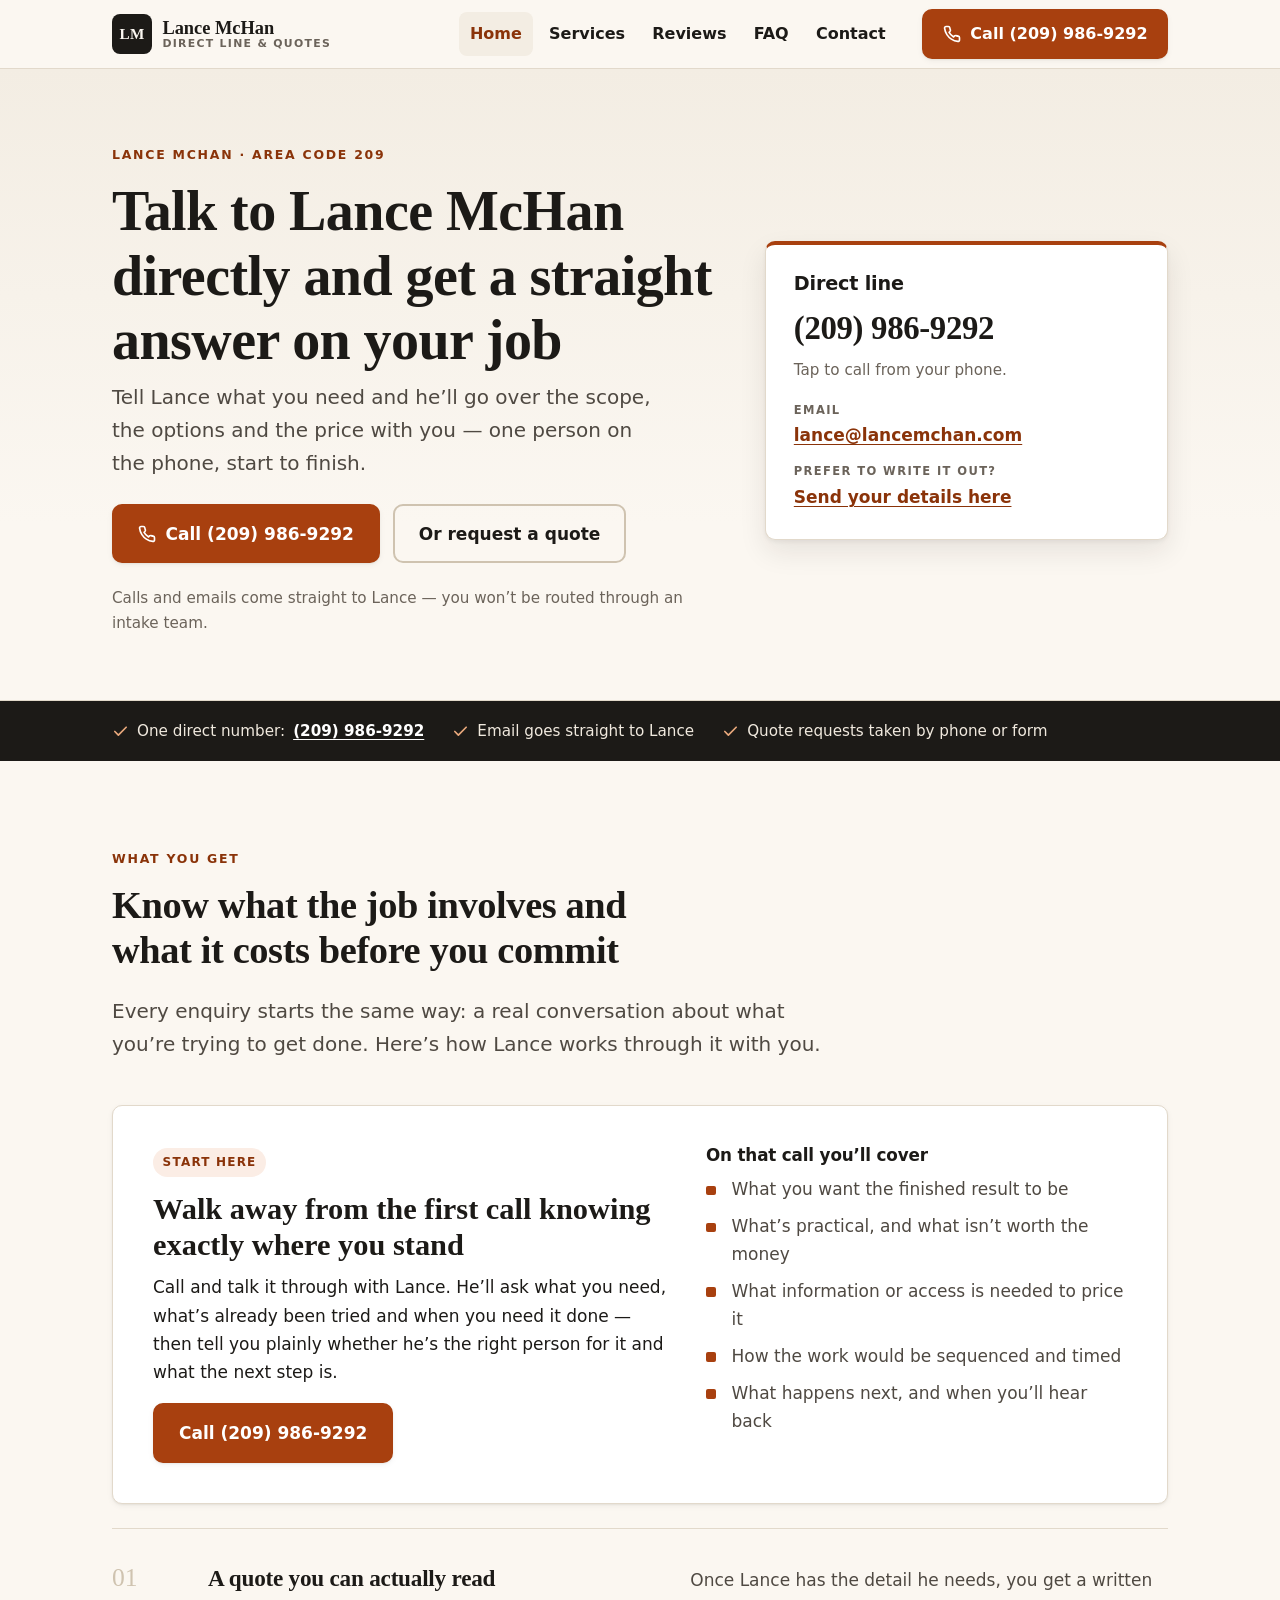
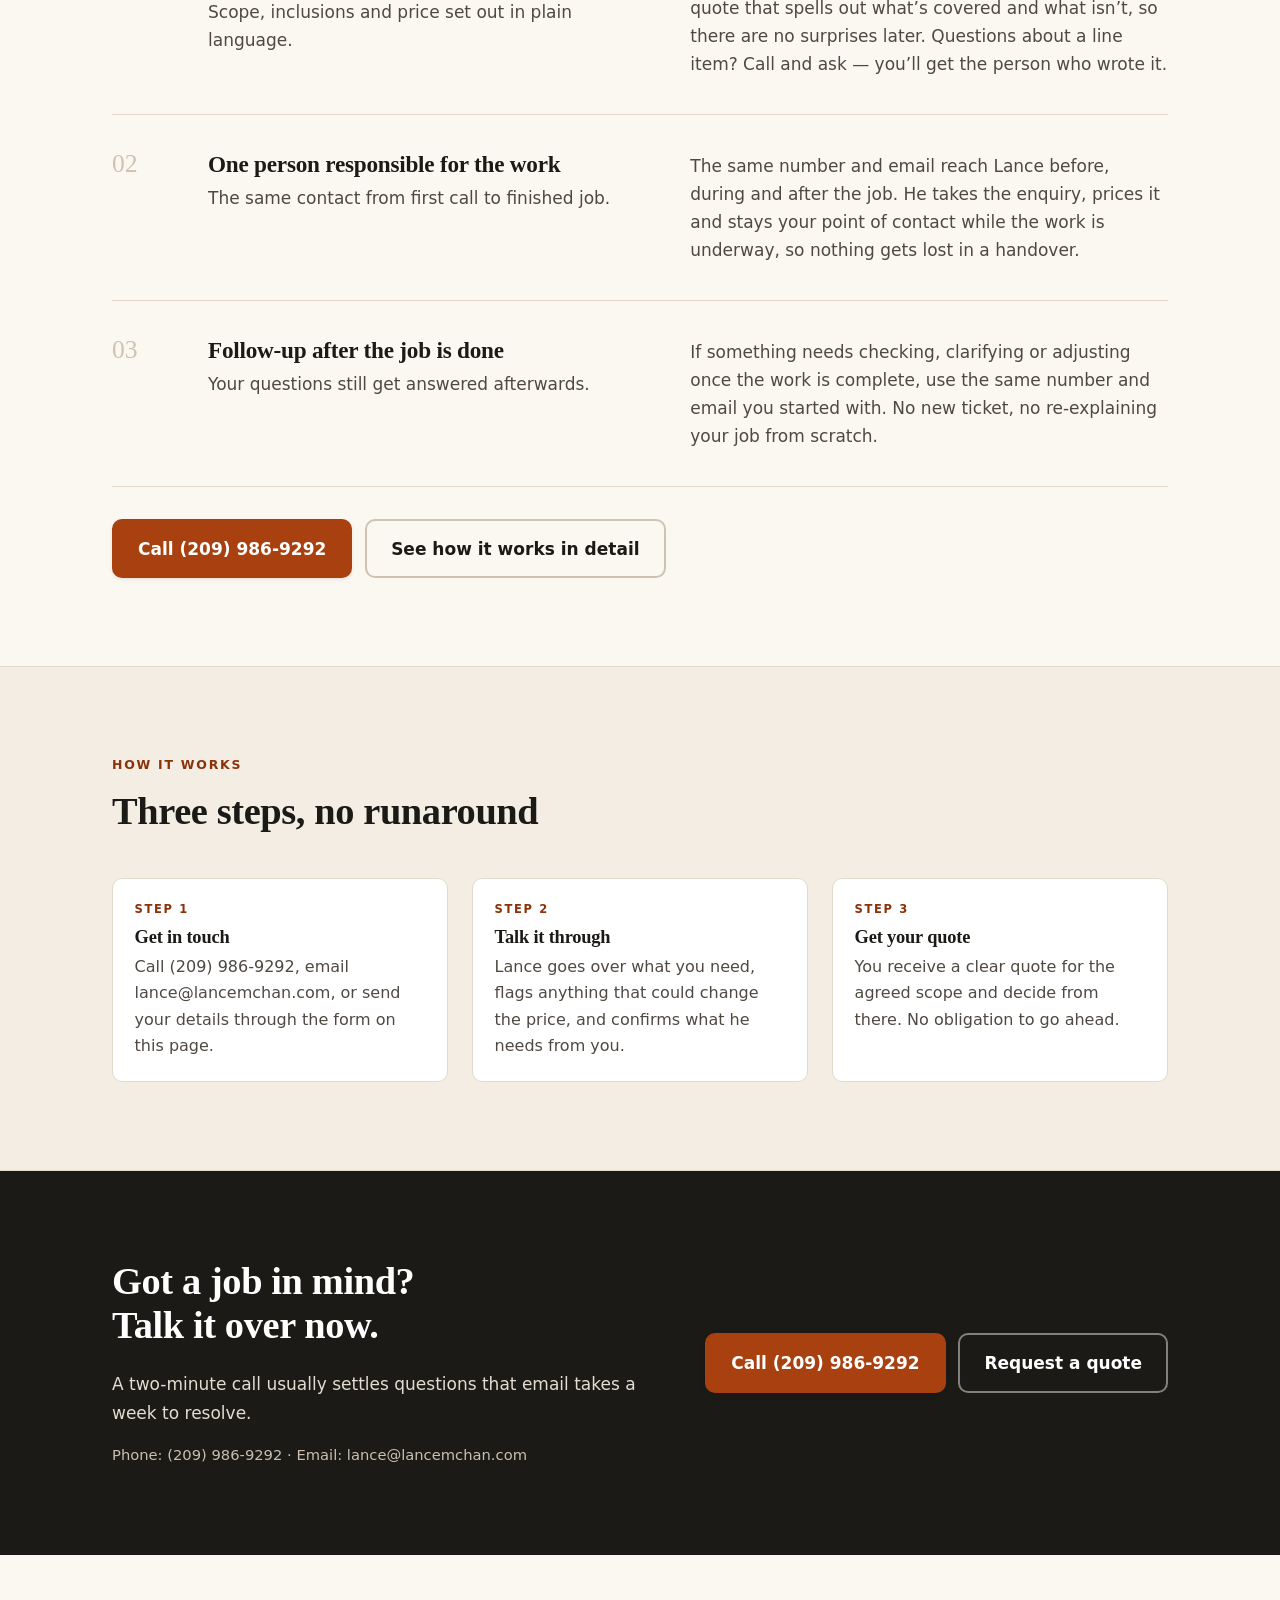
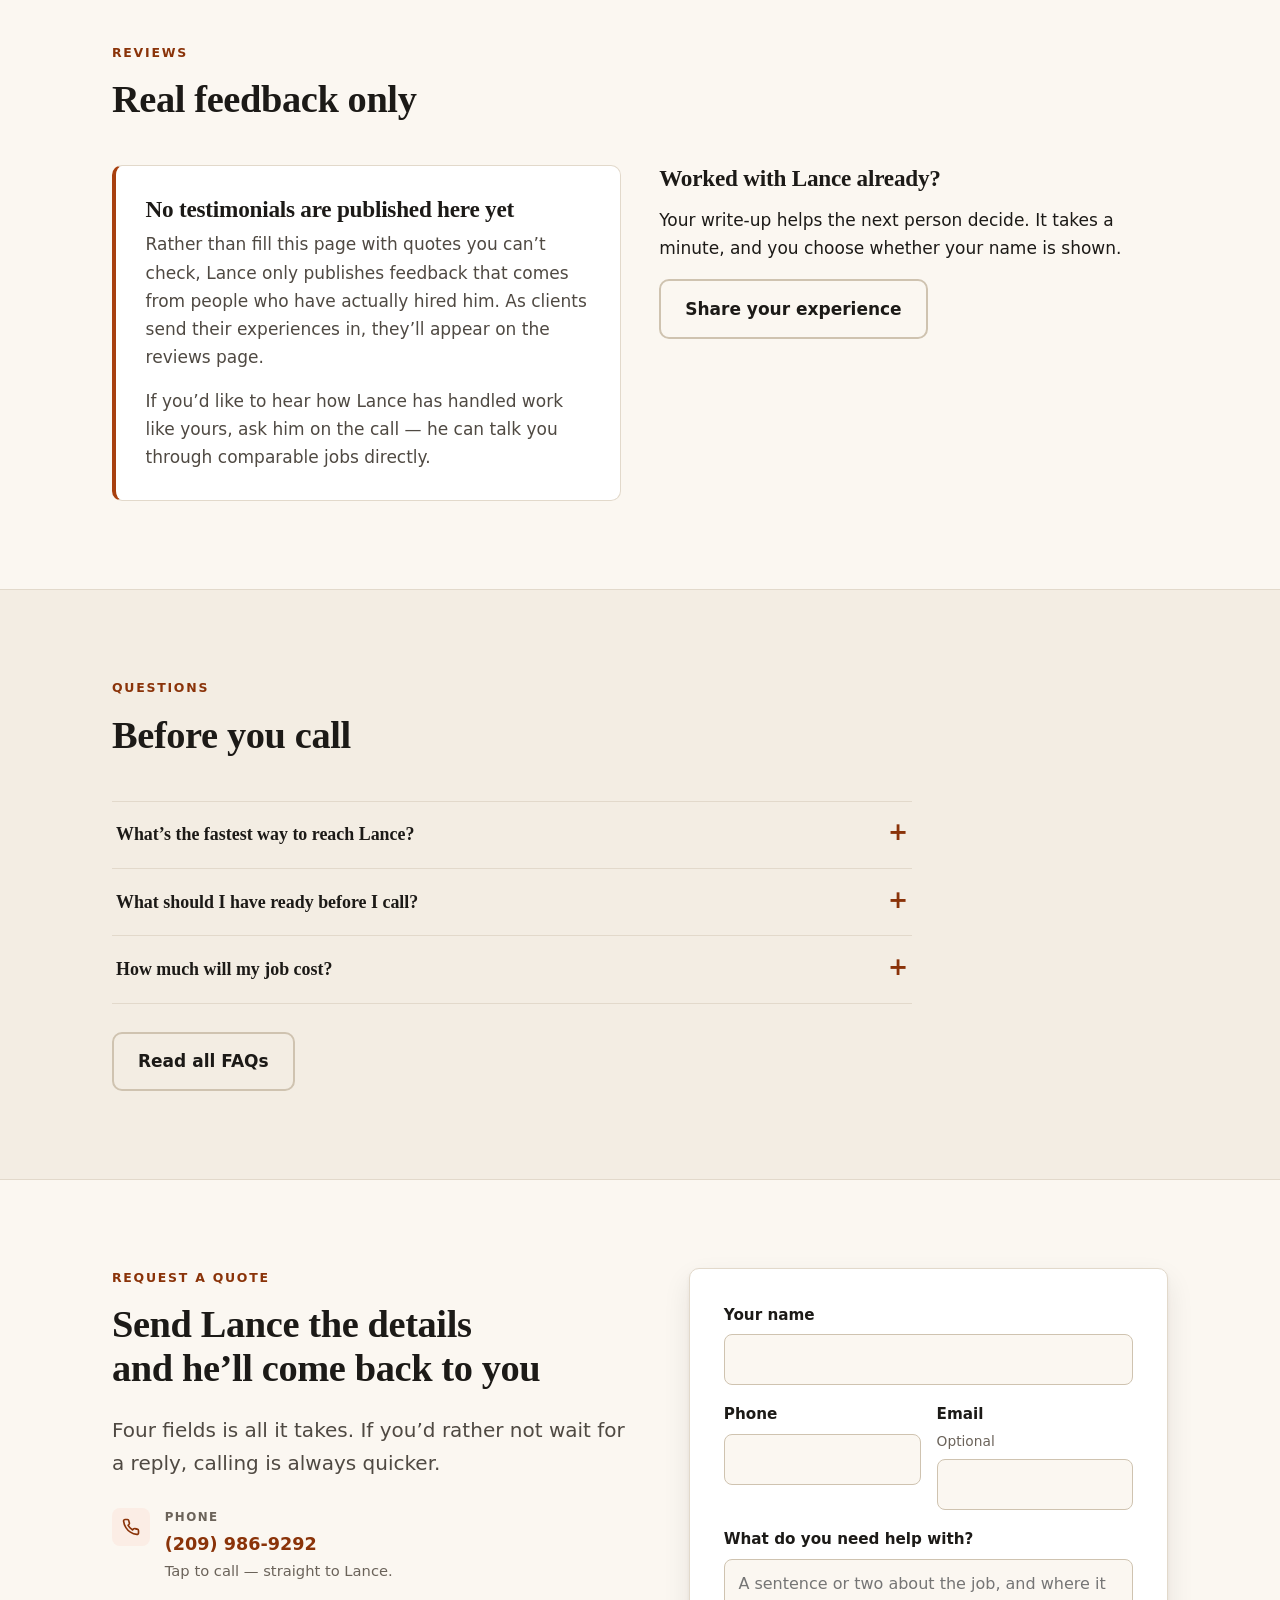
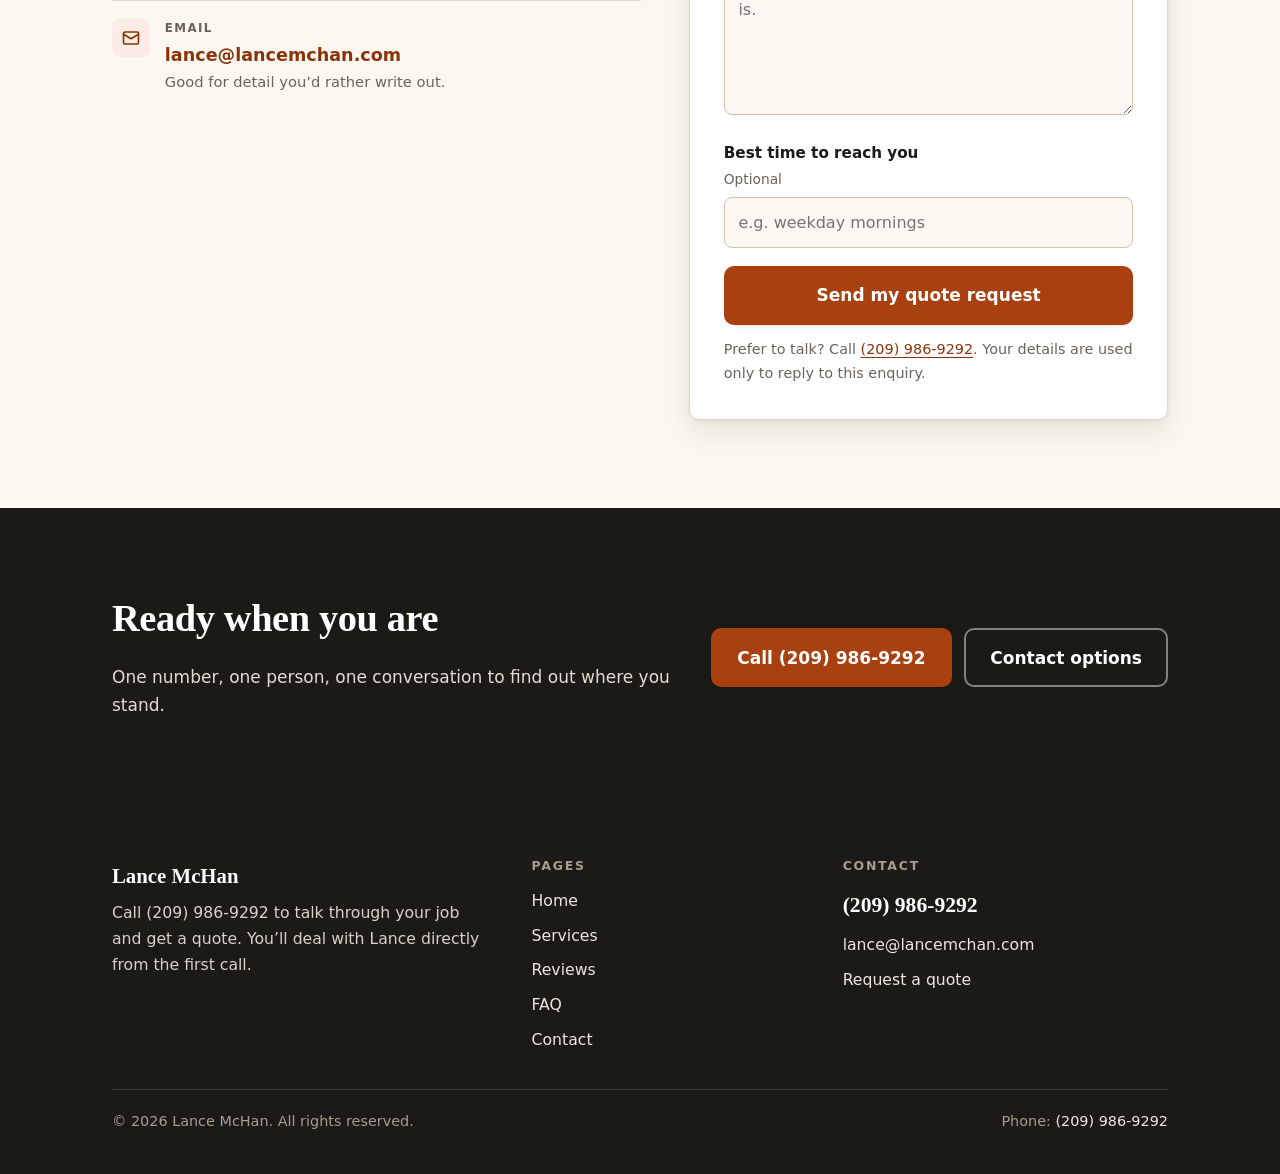
==== index.html @ e19f183c "feat: initial website build" ====
<!DOCTYPE html>
<html lang="en">
<head>
<meta charset="utf-8">
<meta name="viewport" content="width=device-width, initial-scale=1">
<title>Lance McHan — Call (209) 986-9292 for a Quote</title>
<meta name="description" content="Work directly with Lance McHan. Call (209) 986-9292 or send a few details and get a straight answer and a quote. Email lance@lancemchan.com.">
<meta name="author" content="Lance McHan">
<meta name="theme-color" content="#1C1A17">
<meta name="robots" content="index, follow">
<meta name="format-detection" content="telephone=yes">

<meta property="og:type" content="website">
<meta property="og:site_name" content="Lance McHan">
<meta property="og:title" content="Lance McHan — Call (209) 986-9292 for a Quote">
<meta property="og:description" content="Work directly with Lance McHan. Call (209) 986-9292 or send a few details and get a straight answer and a quote.">
<meta property="og:locale" content="en_US">
<meta name="twitter:card" content="summary">
<meta name="twitter:title" content="Lance McHan — Call (209) 986-9292 for a Quote">
<meta name="twitter:description" content="Work directly with Lance McHan. Call (209) 986-9292 or send a few details and get a quote.">

<link rel="icon" href="favicon.svg" type="image/svg+xml">
<link rel="apple-touch-icon" href="favicon.svg">
<link rel="stylesheet" href="assets/css/styles.css">
</head>
<body>

<a class="skip-link" href="#main">Skip to main content</a>

<header class="site-header">
  <div class="wrap header-inner">
    <a class="brand" href="index.html">
      <span class="brand-mark" aria-hidden="true">LM</span>
      <span class="brand-text">
        <span class="brand-name">Lance McHan</span>
        <span class="brand-sub">Direct line &amp; quotes</span>
      </span>
    </a>

    <button class="nav-toggle" type="button" aria-expanded="false" aria-controls="primary-nav">
      <span class="nav-toggle-bars" aria-hidden="true"></span>
      <span>Menu</span>
    </button>

    <nav class="site-nav" id="primary-nav" aria-label="Main">
      <ul>
        <li><a href="index.html" aria-current="page">Home</a></li>
        <li><a href="services.html">Services</a></li>
        <li><a href="reviews.html">Reviews</a></li>
        <li><a href="faq.html">FAQ</a></li>
        <li><a href="contact.html">Contact</a></li>
      </ul>
    </nav>

    <a class="btn btn-primary header-call" href="tel:+12099869292">
      <svg width="18" height="18" viewBox="0 0 24 24" fill="none" stroke="currentColor" stroke-width="2.2" stroke-linecap="round" stroke-linejoin="round" aria-hidden="true"><path d="M22 16.9v3a2 2 0 0 1-2.2 2 19.8 19.8 0 0 1-8.6-3.1 19.5 19.5 0 0 1-6-6A19.8 19.8 0 0 1 2.1 4.2 2 2 0 0 1 4.1 2h3a2 2 0 0 1 2 1.7c.1 1 .4 1.9.7 2.8a2 2 0 0 1-.5 2.1L8.1 9.9a16 16 0 0 0 6 6l1.3-1.3a2 2 0 0 1 2.1-.4c.9.3 1.8.6 2.8.7a2 2 0 0 1 1.7 2Z"/></svg>
      Call (209) 986-9292
    </a>
  </div>
</header>

<div class="page-banner" id="submitted-banner" hidden>
  <div class="wrap">
    <svg width="22" height="22" viewBox="0 0 24 24" fill="none" stroke="currentColor" stroke-width="2.2" stroke-linecap="round" stroke-linejoin="round" aria-hidden="true"><path d="M20 6 9 17l-5-5"/></svg>
    <p>Thanks, your message was sent. Lance has your details and will be in touch. Need an answer sooner? Call <a href="tel:+12099869292">(209)&nbsp;986-9292</a>.</p>
  </div>
</div>

<main id="main">

  <!-- ================= HERO ================= -->
  <section class="hero" aria-labelledby="hero-title">
    <div class="wrap hero-grid">
      <div>
        <p class="eyebrow">Lance McHan &middot; Area code 209</p>
        <h1 id="hero-title">Talk to Lance McHan directly and get a straight answer on your job</h1>
        <p class="lede">Tell Lance what you need and he&rsquo;ll go over the scope, the options and the price with you &mdash; one person on the phone, start to finish.</p>

        <div class="btn-row hero-actions">
          <a class="btn btn-primary" href="tel:+12099869292">
            <svg width="18" height="18" viewBox="0 0 24 24" fill="none" stroke="currentColor" stroke-width="2.2" stroke-linecap="round" stroke-linejoin="round" aria-hidden="true"><path d="M22 16.9v3a2 2 0 0 1-2.2 2 19.8 19.8 0 0 1-8.6-3.1 19.5 19.5 0 0 1-6-6A19.8 19.8 0 0 1 2.1 4.2 2 2 0 0 1 4.1 2h3a2 2 0 0 1 2 1.7c.1 1 .4 1.9.7 2.8a2 2 0 0 1-.5 2.1L8.1 9.9a16 16 0 0 0 6 6l1.3-1.3a2 2 0 0 1 2.1-.4c.9.3 1.8.6 2.8.7a2 2 0 0 1 1.7 2Z"/></svg>
            Call (209) 986-9292
          </a>
          <a class="btn btn-ghost" href="#quote">Or request a quote</a>
        </div>

        <p class="hero-reassure">Calls and emails come straight to Lance &mdash; you won&rsquo;t be routed through an intake team.</p>
      </div>

      <div class="call-card">
        <h2>Direct line</h2>
        <a class="phone-big" href="tel:+12099869292">(209) 986-9292</a>
        <p style="font-size:.95rem;color:var(--ink-faint);margin:0;">Tap to call from your phone.</p>
        <dl>
          <div>
            <dt>Email</dt>
            <dd><a href="mailto:lance@lancemchan.com">lance@lancemchan.com</a></dd>
          </div>
          <div>
            <dt>Prefer to write it out?</dt>
            <dd><a href="#quote">Send your details here</a></dd>
          </div>
        </dl>
      </div>
    </div>
  </section>

  <!-- ================= TRUST STRIP (only facts we actually have) ================= -->
  <div class="trust-strip">
    <div class="wrap">
      <ul>
        <li>
          <svg width="17" height="17" viewBox="0 0 24 24" fill="none" stroke="currentColor" stroke-width="2.4" stroke-linecap="round" stroke-linejoin="round" aria-hidden="true"><path d="M20 6 9 17l-5-5"/></svg>
          One direct number: <a href="tel:+12099869292">(209) 986-9292</a>
        </li>
        <li>
          <svg width="17" height="17" viewBox="0 0 24 24" fill="none" stroke="currentColor" stroke-width="2.4" stroke-linecap="round" stroke-linejoin="round" aria-hidden="true"><path d="M20 6 9 17l-5-5"/></svg>
          Email goes straight to Lance
        </li>
        <li>
          <svg width="17" height="17" viewBox="0 0 24 24" fill="none" stroke="currentColor" stroke-width="2.4" stroke-linecap="round" stroke-linejoin="round" aria-hidden="true"><path d="M20 6 9 17l-5-5"/></svg>
          Quote requests taken by phone or form
        </li>
      </ul>
    </div>
  </div>

  <!-- ================= SERVICES ================= -->
  <section id="services" aria-labelledby="services-title">
    <div class="wrap">
      <div class="section-head">
        <p class="eyebrow">What you get</p>
        <h2 id="services-title">Know what the job involves and what it costs before you commit</h2>
        <p class="lede">Every enquiry starts the same way: a real conversation about what you&rsquo;re trying to get done. Here&rsquo;s how Lance works through it with you.</p>
      </div>

      <!-- featured service: different layout from the rows below -->
      <article class="service-feature">
        <div>
          <span class="tag">Start here</span>
          <p class="outcome">Walk away from the first call knowing exactly where you stand</p>
          <p>Call and talk it through with Lance. He&rsquo;ll ask what you need, what&rsquo;s already been tried and when you need it done &mdash; then tell you plainly whether he&rsquo;s the right person for it and what the next step is.</p>
          <div class="btn-row" style="margin-top:1.1rem;">
            <a class="btn btn-primary" href="tel:+12099869292">Call (209) 986-9292</a>
          </div>
        </div>
        <div>
          <h3 style="font-size:1.05rem;font-family:var(--sans);">On that call you&rsquo;ll cover</h3>
          <ul>
            <li>What you want the finished result to be</li>
            <li>What&rsquo;s practical, and what isn&rsquo;t worth the money</li>
            <li>What information or access is needed to price it</li>
            <li>How the work would be sequenced and timed</li>
            <li>What happens next, and when you&rsquo;ll hear back</li>
          </ul>
        </div>
      </article>

      <!-- supporting services as rows, not identical cards -->
      <article class="service-row">
        <div class="num" aria-hidden="true">01</div>
        <div>
          <h3>A quote you can actually read</h3>
          <p>Scope, inclusions and price set out in plain language.</p>
        </div>
        <div>
          <p>Once Lance has the detail he needs, you get a written quote that spells out what&rsquo;s covered and what isn&rsquo;t, so there are no surprises later. Questions about a line item? Call and ask &mdash; you&rsquo;ll get the person who wrote it.</p>
        </div>
      </article>

      <article class="service-row">
        <div class="num" aria-hidden="true">02</div>
        <div>
          <h3>One person responsible for the work</h3>
          <p>The same contact from first call to finished job.</p>
        </div>
        <div>
          <p>The same number and email reach Lance before, during and after the job. He takes the enquiry, prices it and stays your point of contact while the work is underway, so nothing gets lost in a handover.</p>
        </div>
      </article>

      <article class="service-row">
        <div class="num" aria-hidden="true">03</div>
        <div>
          <h3>Follow-up after the job is done</h3>
          <p>Your questions still get answered afterwards.</p>
        </div>
        <div>
          <p>If something needs checking, clarifying or adjusting once the work is complete, use the same number and email you started with. No new ticket, no re-explaining your job from scratch.</p>
        </div>
      </article>

      <div class="btn-row" style="margin-top:2rem;">
        <a class="btn btn-primary" href="tel:+12099869292">Call (209) 986-9292</a>
        <a class="btn btn-ghost" href="services.html">See how it works in detail</a>
      </div>
    </div>
  </section>

  <!-- ================= PROCESS ================= -->
  <section class="process" aria-labelledby="process-title">
    <div class="wrap">
      <div class="section-head">
        <p class="eyebrow">How it works</p>
        <h2 id="process-title">Three steps, no runaround</h2>
      </div>
      <ol class="steps">
        <li>
          <h3>Get in touch</h3>
          <p>Call (209) 986-9292, email lance@lancemchan.com, or send your details through the form on this page.</p>
        </li>
        <li>
          <h3>Talk it through</h3>
          <p>Lance goes over what you need, flags anything that could change the price, and confirms what he needs from you.</p>
        </li>
        <li>
          <h3>Get your quote</h3>
          <p>You receive a clear quote for the agreed scope and decide from there. No obligation to go ahead.</p>
        </li>
      </ol>
    </div>
  </section>

  <!-- ================= PRIMARY ACTION REPEATED ================= -->
  <section class="cta-band" aria-labelledby="cta-mid-title">
    <div class="wrap inner">
      <div>
        <h2 id="cta-mid-title">Got a job in mind? Talk it over now.</h2>
        <p>A two-minute call usually settles questions that email takes a week to resolve.</p>
        <p class="note">Phone: (209) 986-9292 &middot; Email: lance@lancemchan.com</p>
      </div>
      <div class="btn-row">
        <a class="btn btn-primary" href="tel:+12099869292">Call (209) 986-9292</a>
        <a class="btn btn-ghost" href="#quote">Request a quote</a>
      </div>
    </div>
  </section>

  <!-- ================= REVIEWS (honest: nothing invented) ================= -->
  <section id="reviews" aria-labelledby="reviews-title">
    <div class="wrap">
      <div class="section-head">
        <p class="eyebrow">Reviews</p>
        <h2 id="reviews-title">Real feedback only</h2>
      </div>
      <div class="review-panel">
        <div class="review-note">
          <h3>No testimonials are published here yet</h3>
          <p>Rather than fill this page with quotes you can&rsquo;t check, Lance only publishes feedback that comes from people who have actually hired him. As clients send their experiences in, they&rsquo;ll appear on the reviews page.</p>
          <p>If you&rsquo;d like to hear how Lance has handled work like yours, ask him on the call &mdash; he can talk you through comparable jobs directly.</p>
        </div>
        <div>
          <h3>Worked with Lance already?</h3>
          <p>Your write-up helps the next person decide. It takes a minute, and you choose whether your name is shown.</p>
          <div class="btn-row" style="margin-top:1.1rem;">
            <a class="btn btn-ghost" href="reviews.html">Share your experience</a>
          </div>
        </div>
      </div>
    </div>
  </section>

  <!-- ================= FAQ PREVIEW ================= -->
  <section class="process" aria-labelledby="faq-title">
    <div class="wrap">
      <div class="section-head">
        <p class="eyebrow">Questions</p>
        <h2 id="faq-title">Before you call</h2>
      </div>

      <div class="faq-list">
        <details class="faq-item">
          <summary>What&rsquo;s the fastest way to reach Lance?</summary>
          <div class="faq-answer">
            <p>Phone. Call <a href="tel:+12099869292">(209) 986-9292</a> and you&rsquo;re talking to Lance rather than an intake team. If it&rsquo;s easier to write it out, email <a href="mailto:lance@lancemchan.com">lance@lancemchan.com</a> or use the quote form below &mdash; both land with him too.</p>
          </div>
        </details>

        <details class="faq-item">
          <summary>What should I have ready before I call?</summary>
          <div class="faq-answer">
            <p>A short description of what you need done, where it is, roughly when you&rsquo;d like it handled, and the best number or email to reach you on. Anything you already have &mdash; measurements, a previous quote, photos you can describe &mdash; makes the call shorter.</p>
          </div>
        </details>

        <details class="faq-item">
          <summary>How much will my job cost?</summary>
          <div class="faq-answer">
            <p>Pricing depends on the specifics of the work, so there&rsquo;s no list price on this site. Call or send your details and Lance will go through the numbers for your job with you.</p>
          </div>
        </details>
      </div>

      <div class="btn-row" style="margin-top:1.75rem;">
        <a class="btn btn-ghost" href="faq.html">Read all FAQs</a>
      </div>
    </div>
  </section>

  <!-- ================= QUOTE FORM ================= -->
  <section id="quote" aria-labelledby="quote-title">
    <div class="wrap form-shell">
      <div>
        <p class="eyebrow">Request a quote</p>
        <h2 id="quote-title">Send Lance the details and he&rsquo;ll come back to you</h2>
        <p class="lede">Four fields is all it takes. If you&rsquo;d rather not wait for a reply, calling is always quicker.</p>

        <ul class="contact-list" style="margin-top:1.75rem;">
          <li>
            <span class="contact-icon" aria-hidden="true">
              <svg width="18" height="18" viewBox="0 0 24 24" fill="none" stroke="currentColor" stroke-width="2.2" stroke-linecap="round" stroke-linejoin="round"><path d="M22 16.9v3a2 2 0 0 1-2.2 2 19.8 19.8 0 0 1-8.6-3.1 19.5 19.5 0 0 1-6-6A19.8 19.8 0 0 1 2.1 4.2 2 2 0 0 1 4.1 2h3a2 2 0 0 1 2 1.7c.1 1 .4 1.9.7 2.8a2 2 0 0 1-.5 2.1L8.1 9.9a16 16 0 0 0 6 6l1.3-1.3a2 2 0 0 1 2.1-.4c.9.3 1.8.6 2.8.7a2 2 0 0 1 1.7 2Z"/></svg>
            </span>
            <span>
              <span class="label">Phone</span>
              <a class="value" href="tel:+12099869292">(209) 986-9292</a>
              <span class="sub">Tap to call &mdash; straight to Lance.</span>
            </span>
          </li>
          <li>
            <span class="contact-icon" aria-hidden="true">
              <svg width="18" height="18" viewBox="0 0 24 24" fill="none" stroke="currentColor" stroke-width="2.2" stroke-linecap="round" stroke-linejoin="round"><path d="M4 4h16a2 2 0 0 1 2 2v12a2 2 0 0 1-2 2H4a2 2 0 0 1-2-2V6a2 2 0 0 1 2-2Z"/><path d="m22 7-10 6L2 7"/></svg>
            </span>
            <span>
              <span class="label">Email</span>
              <a class="value" href="mailto:lance@lancemchan.com">lance@lancemchan.com</a>
              <span class="sub">Good for detail you&rsquo;d rather write out.</span>
            </span>
          </li>
        </ul>
      </div>

      <div class="form-card">
        <div class="form-status" hidden></div>

        <form method="POST" action="https://vision.leadrai.com/api/forms/c210a3fc5d063e01e79c357d8eb8c4f1" data-leadr>
          <input type="hidden" name="_form" value="Quote request">
          <input type="hidden" name="_page" value="">
          <input type="text" name="_gotcha" tabindex="-1" autocomplete="off" style="display:none">

          <div class="field">
            <label for="q-name">Your name</label>
            <input type="text" id="q-name" name="name" autocomplete="name" required>
          </div>

          <div class="field-pair">
            <div class="field">
              <label for="q-phone">Phone</label>
              <input type="tel" id="q-phone" name="phone" autocomplete="tel" inputmode="tel" required>
            </div>
            <div class="field">
              <label for="q-email">Email <span class="hint">Optional</span></label>
              <input type="email" id="q-email" name="email" autocomplete="email">
            </div>
          </div>

          <div class="field">
            <label for="q-service">What do you need help with?</label>
            <textarea id="q-service" name="What you need" rows="5" required placeholder="A sentence or two about the job, and where it is."></textarea>
          </div>

          <div class="field">
            <label for="q-best-time">Best time to reach you <span class="hint">Optional</span></label>
            <input type="text" id="q-best-time" name="Best time to reach you" placeholder="e.g. weekday mornings">
          </div>

          <button class="btn btn-primary btn-block" type="submit">Send my quote request</button>

          <div class="form-foot">
            <p>Prefer to talk? Call <a href="tel:+12099869292">(209) 986-9292</a>. Your details are used only to reply to this enquiry.</p>
          </div>
        </form>
      </div>
    </div>
  </section>

  <!-- ================= FINAL PRIMARY ACTION ================= -->
  <section class="cta-band" aria-labelledby="cta-end-title">
    <div class="wrap inner">
      <div>
        <h2 id="cta-end-title">Ready when you are</h2>
        <p>One number, one person, one conversation to find out where you stand.</p>
      </div>
      <div class="btn-row">
        <a class="btn btn-primary" href="tel:+12099869292">Call (209) 986-9292</a>
        <a class="btn btn-ghost" href="contact.html">Contact options</a>
      </div>
    </div>
  </section>

</main>

<footer class="site-footer">
  <div class="wrap">
    <div class="footer-grid">
      <div>
        <span class="brand-name">Lance McHan</span>
        <p>Call (209) 986-9292 to talk through your job and get a quote. You&rsquo;ll deal with Lance directly from the first call.</p>
      </div>
      <nav aria-labelledby="footer-nav-title">
        <h2 id="footer-nav-title">Pages</h2>
        <ul>
          <li><a href="index.html">Home</a></li>
          <li><a href="services.html">Services</a></li>
          <li><a href="reviews.html">Reviews</a></li>
          <li><a href="faq.html">FAQ</a></li>
          <li><a href="contact.html">Contact</a></li>
        </ul>
      </nav>
      <div>
        <h2>Contact</h2>
        <ul>
          <li><a class="footer-phone" href="tel:+12099869292">(209) 986-9292</a></li>
          <li><a href="mailto:lance@lancemchan.com">lance@lancemchan.com</a></li>
          <li><a href="contact.html">Request a quote</a></li>
        </ul>
      </div>
    </div>
    <div class="footer-bottom">
      <p>&copy; <span data-year>2026</span> Lance McHan. All rights reserved.</p>
      <p>Phone: <a href="tel:+12099869292">(209) 986-9292</a></p>
    </div>
  </div>
</footer>

<div class="call-bar">
  <a class="btn btn-primary" href="tel:+12099869292">
    <svg width="18" height="18" viewBox="0 0 24 24" fill="none" stroke="currentColor" stroke-width="2.2" stroke-linecap="round" stroke-linejoin="round" aria-hidden="true"><path d="M22 16.9v3a2 2 0 0 1-2.2 2 19.8 19.8 0 0 1-8.6-3.1 19.5 19.5 0 0 1-6-6A19.8 19.8 0 0 1 2.1 4.2 2 2 0 0 1 4.1 2h3a2 2 0 0 1 2 1.7c.1 1 .4 1.9.7 2.8a2 2 0 0 1-.5 2.1L8.1 9.9a16 16 0 0 0 6 6l1.3-1.3a2 2 0 0 1 2.1-.4c.9.3 1.8.6 2.8.7a2 2 0 0 1 1.7 2Z"/></svg>
    Call (209) 986-9292
  </a>
  <a class="btn btn-ghost" href="#quote">Quote</a>
</div>

<script src="assets/js/main.js" defer></script>
</body>
</html>
---- assets/css/styles.css ----
/* ==========================================================================
   Lance McHan — site styles
   Visual direction: grounded, personal, editorial. Warm paper background,
   ink text, a single clay accent reserved for actions.
   ========================================================================== */

/* ---------- Tokens ---------- */
:root {
  --paper:        #FBF7F1;
  --paper-deep:   #F3EDE3;
  --surface:      #FFFFFF;
  --ink:          #1C1A17;
  --ink-soft:     #4F4942;
  --ink-faint:    #6B635A;
  --rule:         #E2D9CB;
  --rule-strong:  #CFC3B0;
  --accent:       #A8400F;   /* clay — actions only */
  --accent-deep:  #8A3309;
  --accent-wash:  #FBEDE5;
  --focus:        #0B5FA5;

  --shadow-sm: 0 1px 2px rgba(28, 26, 23, .06), 0 2px 6px rgba(28, 26, 23, .05);
  --shadow-md: 0 2px 4px rgba(28, 26, 23, .05), 0 12px 28px rgba(28, 26, 23, .09);

  --serif: Georgia, "Iowan Old Style", "Palatino Linotype", Palatino, "Times New Roman", serif;
  --sans: system-ui, -apple-system, "Segoe UI", Roboto, "Helvetica Neue", Arial, sans-serif;

  --wrap: 1120px;
  --gap: clamp(1rem, 3vw, 1.75rem);
  --section-y: clamp(3rem, 7vw, 5.5rem);
  --radius: 10px;
}

/* ---------- Reset ---------- */
*,
*::before,
*::after { box-sizing: border-box; }

html {
  -webkit-text-size-adjust: 100%;
  scroll-behavior: smooth;
}

body {
  margin: 0;
  background: var(--paper);
  color: var(--ink);
  font-family: var(--sans);
  font-size: 1.0625rem;          /* 17px */
  line-height: 1.65;
  overflow-x: hidden;
  -webkit-font-smoothing: antialiased;
}

img, svg { max-width: 100%; height: auto; display: block; }

h1, h2, h3, h4 {
  font-family: var(--serif);
  line-height: 1.15;
  letter-spacing: -0.01em;
  margin: 0 0 .6em;
  font-weight: 700;
  text-wrap: balance;
}

h1 { font-size: clamp(2.1rem, 6.4vw, 3.5rem); }
h2 { font-size: clamp(1.65rem, 4.2vw, 2.4rem); }
h3 { font-size: clamp(1.2rem, 2.6vw, 1.45rem); }
h4 { font-size: 1.0625rem; font-family: var(--sans); font-weight: 700; }

p { margin: 0 0 1rem; max-width: 68ch; }
p:last-child { margin-bottom: 0; }

a { color: var(--accent-deep); text-decoration-thickness: 1px; text-underline-offset: 3px; }
a:hover { color: var(--ink); }

ul, ol { margin: 0 0 1rem; padding-left: 1.2rem; }
li { margin-bottom: .45rem; }

strong { font-weight: 700; }

:focus-visible {
  outline: 3px solid var(--focus);
  outline-offset: 2px;
  border-radius: 4px;
}

/* ---------- Helpers ---------- */
.wrap {
  width: 100%;
  max-width: var(--wrap);
  margin-inline: auto;
  padding-inline: clamp(1.1rem, 4vw, 2rem);
}

.narrow { max-width: 760px; }

.skip-link {
  position: absolute;
  left: 1rem;
  top: -4rem;
  z-index: 200;
  background: var(--ink);
  color: #fff;
  padding: .75rem 1.1rem;
  border-radius: 0 0 var(--radius) var(--radius);
  font-weight: 600;
  text-decoration: none;
  transition: top .15s ease;
}
.skip-link:focus { top: 0; color: #fff; }

.visually-hidden {
  position: absolute !important;
  width: 1px; height: 1px;
  margin: -1px; padding: 0;
  overflow: hidden;
  clip: rect(0 0 0 0);
  white-space: nowrap;
  border: 0;
}

.eyebrow {
  font-family: var(--sans);
  font-size: .78rem;
  font-weight: 700;
  letter-spacing: .14em;
  text-transform: uppercase;
  color: var(--accent-deep);
  margin: 0 0 .85rem;
}

.lede { font-size: clamp(1.075rem, 2.1vw, 1.25rem); color: var(--ink-soft); }

section { padding-block: var(--section-y); }

.section-head { max-width: 46rem; margin-bottom: clamp(1.75rem, 4vw, 2.75rem); }

/* ---------- Buttons ---------- */
.btn {
  display: inline-flex;
  align-items: center;
  justify-content: center;
  gap: .6rem;
  min-height: 52px;
  padding: .85rem 1.5rem;
  border: 2px solid transparent;
  border-radius: var(--radius);
  font: inherit;
  font-weight: 700;
  font-size: 1.0625rem;
  text-decoration: none;
  cursor: pointer;
  transition: background-color .16s ease, color .16s ease, border-color .16s ease, transform .16s ease;
}

.btn-primary {
  background: var(--accent);
  border-color: var(--accent);
  color: #fff;
  box-shadow: var(--shadow-sm);
}
.btn-primary:hover {
  background: var(--accent-deep);
  border-color: var(--accent-deep);
  color: #fff;
  transform: translateY(-1px);
}

/* secondary actions are deliberately quieter */
.btn-ghost {
  background: transparent;
  border-color: var(--rule-strong);
  color: var(--ink);
  font-weight: 600;
}
.btn-ghost:hover { border-color: var(--ink); color: var(--ink); background: var(--paper-deep); }

.btn-block { width: 100%; }

.btn-row {
  display: flex;
  flex-wrap: wrap;
  gap: .8rem;
  align-items: center;
}

.btn svg { flex: none; }

/* ---------- Header ---------- */
.site-header {
  position: sticky;
  top: 0;
  z-index: 100;
  background: rgba(251, 247, 241, .97);
  border-bottom: 1px solid var(--rule);
}

.header-inner {
  display: flex;
  align-items: center;
  gap: 1rem;
  min-height: 68px;
  padding-block: .55rem;
}

.brand {
  display: flex;
  align-items: center;
  gap: .65rem;
  text-decoration: none;
  color: var(--ink);
  margin-right: auto;
  padding: .25rem 0;
}
.brand:hover { color: var(--ink); }

.brand-mark {
  width: 40px; height: 40px;
  flex: none;
  display: grid;
  place-items: center;
  background: var(--ink);
  color: var(--paper);
  border-radius: 8px;
  font-family: var(--serif);
  font-weight: 700;
  font-size: .95rem;
  letter-spacing: .02em;
}

.brand-text { display: flex; flex-direction: column; line-height: 1.1; }
.brand-name { font-family: var(--serif); font-weight: 700; font-size: 1.15rem; }
.brand-sub {
  font-size: .68rem;
  letter-spacing: .12em;
  text-transform: uppercase;
  color: var(--ink-faint);
  font-weight: 600;
}

.nav-toggle {
  display: inline-flex;
  align-items: center;
  gap: .5rem;
  min-height: 46px;
  min-width: 46px;
  padding: .5rem .8rem;
  background: transparent;
  border: 1px solid var(--rule-strong);
  border-radius: 8px;
  font: inherit;
  font-size: .95rem;
  font-weight: 600;
  color: var(--ink);
  cursor: pointer;
}
.nav-toggle:hover { border-color: var(--ink); }

.nav-toggle-bars { position: relative; width: 18px; height: 2px; background: currentColor; }
.nav-toggle-bars::before,
.nav-toggle-bars::after {
  content: "";
  position: absolute;
  left: 0;
  width: 18px; height: 2px;
  background: currentColor;
}
.nav-toggle-bars::before { top: -6px; }
.nav-toggle-bars::after { top: 6px; }

.site-nav { display: none; }
.site-nav[data-open="true"] {
  display: block;
  position: absolute;
  top: 100%;
  left: 0;
  right: 0;
  background: var(--surface);
  border-bottom: 1px solid var(--rule);
  box-shadow: var(--shadow-md);
}

.site-nav ul {
  list-style: none;
  margin: 0;
  padding: .5rem clamp(1.1rem, 4vw, 2rem) 1.1rem;
}
.site-nav li { margin: 0; border-bottom: 1px solid var(--rule); }
.site-nav li:last-child { border-bottom: 0; }

.site-nav a {
  display: flex;
  align-items: center;
  min-height: 52px;
  color: var(--ink);
  text-decoration: none;
  font-weight: 600;
}
.site-nav a:hover { color: var(--accent-deep); }
.site-nav a[aria-current="page"] { color: var(--accent-deep); }

.header-call { display: none; }

@media (min-width: 62rem) {
  .nav-toggle { display: none; }
  .site-nav { display: block; }
  .site-nav ul { display: flex; gap: .3rem; padding: 0; }
  .site-nav li { border: 0; }
  .site-nav a {
    min-height: 44px;
    padding: .4rem .7rem;
    border-radius: 8px;
    font-size: 1rem;
  }
  .site-nav a:hover { background: var(--paper-deep); }
  .site-nav a[aria-current="page"] { background: var(--paper-deep); }
  .header-call {
    display: inline-flex;
    margin-left: .6rem;
    min-height: 46px;
    padding: .6rem 1.15rem;
    font-size: 1rem;
  }
}

/* ---------- Mobile sticky call bar ---------- */
.call-bar {
  position: fixed;
  left: 0; right: 0; bottom: 0;
  z-index: 120;
  display: flex;
  gap: .6rem;
  padding: .6rem .85rem calc(.6rem + env(safe-area-inset-bottom, 0px));
  background: rgba(28, 26, 23, .97);
  border-top: 1px solid rgba(255, 255, 255, .12);
}
.call-bar .btn { flex: 1 1 auto; min-height: 50px; }
.call-bar .btn-ghost { color: #fff; border-color: rgba(255,255,255,.4); flex: 0 1 38%; }
.call-bar .btn-ghost:hover { background: rgba(255,255,255,.1); color: #fff; border-color: #fff; }

/* keeps the bar from covering the end of the page */
body { padding-bottom: 76px; }

@media (min-width: 62rem) {
  .call-bar { display: none; }
  body { padding-bottom: 0; }
}

/* ---------- Hero ---------- */
.hero {
  position: relative;
  padding-block: clamp(2.5rem, 7vw, 4.75rem) clamp(2.5rem, 6vw, 4rem);
  background:
    linear-gradient(180deg, var(--paper-deep), var(--paper) 72%);
  border-bottom: 1px solid var(--rule);
}

.hero-grid {
  display: grid;
  gap: clamp(1.75rem, 4vw, 3rem);
}

.hero h1 { margin-bottom: .55rem; }
.hero .lede { margin-bottom: 1.5rem; max-width: 34rem; }

.hero-actions { margin-bottom: 1.4rem; }

.hero-reassure {
  font-size: .95rem;
  color: var(--ink-faint);
  margin: 0;
}

/* direct-line card next to the hero action */
.call-card {
  background: var(--surface);
  border: 1px solid var(--rule);
  border-top: 4px solid var(--accent);
  border-radius: var(--radius);
  padding: clamp(1.25rem, 3vw, 1.75rem);
  box-shadow: var(--shadow-md);
}
.call-card h2 {
  font-size: 1.2rem;
  font-family: var(--sans);
  margin-bottom: .35rem;
}
.call-card .phone-big {
  display: inline-block;
  font-family: var(--serif);
  font-size: clamp(1.6rem, 5vw, 2.05rem);
  font-weight: 700;
  color: var(--ink);
  text-decoration: none;
  letter-spacing: -0.01em;
  margin-bottom: .2rem;
}
.call-card .phone-big:hover { color: var(--accent-deep); }
.call-card dl { margin: 1.1rem 0 0; display: grid; gap: .8rem; }
.call-card dt {
  font-size: .72rem;
  letter-spacing: .12em;
  text-transform: uppercase;
  font-weight: 700;
  color: var(--ink-faint);
}
.call-card dd { margin: .1rem 0 0; font-weight: 600; word-break: break-word; }

@media (min-width: 56rem) {
  .hero-grid {
    grid-template-columns: 1.35fr .9fr;
    align-items: center;
  }
}

/* ---------- Trust strip (only verifiable facts) ---------- */
.trust-strip {
  background: var(--ink);
  color: var(--paper);
  padding-block: 1.1rem;
}
.trust-strip ul {
  list-style: none;
  margin: 0; padding: 0;
  display: flex;
  flex-wrap: wrap;
  gap: .5rem 1.75rem;
  font-size: .95rem;
}
.trust-strip li {
  margin: 0;
  display: flex;
  align-items: center;
  gap: .5rem;
  color: #F0E9DE;
}
.trust-strip svg { color: #E8A87C; flex: none; }
.trust-strip a { color: #fff; font-weight: 600; }
.trust-strip a:hover { color: #E8A87C; }

/* ---------- Services: varied layout, not a card grid ---------- */
.service-feature {
  display: grid;
  gap: clamp(1.25rem, 3vw, 2.5rem);
  background: var(--surface);
  border: 1px solid var(--rule);
  border-radius: var(--radius);
  padding: clamp(1.4rem, 3.5vw, 2.5rem);
  box-shadow: var(--shadow-sm);
  margin-bottom: clamp(1rem, 2.5vw, 1.5rem);
}
.service-feature .outcome {
  font-family: var(--serif);
  font-size: clamp(1.4rem, 3.4vw, 1.9rem);
  font-weight: 700;
  line-height: 1.2;
  margin: 0 0 .6rem;
}
.service-feature .tag {
  display: inline-block;
  background: var(--accent-wash);
  color: var(--accent-deep);
  font-size: .75rem;
  font-weight: 700;
  letter-spacing: .1em;
  text-transform: uppercase;
  padding: .3rem .6rem;
  border-radius: 999px;
  margin-bottom: .85rem;
}
.service-feature ul { list-style: none; padding: 0; margin: 0; }
.service-feature ul li {
  position: relative;
  padding-left: 1.6rem;
  margin-bottom: .55rem;
  color: var(--ink-soft);
}
.service-feature ul li::before {
  content: "";
  position: absolute;
  left: 0; top: .62em;
  width: .6rem; height: .6rem;
  border-radius: 2px;
  background: var(--accent);
}

@media (min-width: 52rem) {
  .service-feature { grid-template-columns: 1.1fr .9fr; align-items: start; }
}

/* alternating rows */
.service-row {
  display: grid;
  gap: .5rem clamp(1.25rem, 4vw, 3rem);
  padding-block: clamp(1.5rem, 3.5vw, 2.25rem);
  border-top: 1px solid var(--rule);
}
.service-row:last-of-type { border-bottom: 1px solid var(--rule); }
.service-row .num {
  font-family: var(--serif);
  font-size: 1.6rem;
  color: var(--rule-strong);
  line-height: 1;
}
.service-row h3 { margin-bottom: .4rem; }
.service-row p { color: var(--ink-soft); margin-bottom: 0; }

@media (min-width: 52rem) {
  .service-row { grid-template-columns: 3rem 1fr 1.1fr; align-items: baseline; }
}

/* ---------- Process ---------- */
.process { background: var(--paper-deep); border-block: 1px solid var(--rule); }
.steps {
  list-style: none;
  margin: 0; padding: 0;
  display: grid;
  gap: clamp(1rem, 2.5vw, 1.5rem);
  counter-reset: step;
}
.steps li {
  margin: 0;
  background: var(--surface);
  border: 1px solid var(--rule);
  border-radius: var(--radius);
  padding: 1.35rem;
}
.steps li::before {
  counter-increment: step;
  content: "Step " counter(step);
  display: block;
  font-size: .72rem;
  font-weight: 700;
  letter-spacing: .14em;
  text-transform: uppercase;
  color: var(--accent-deep);
  margin-bottom: .5rem;
}
.steps h3 { font-size: 1.15rem; margin-bottom: .35rem; }
.steps p { color: var(--ink-soft); font-size: 1rem; margin: 0; }

@media (min-width: 48rem) { .steps { grid-template-columns: repeat(3, 1fr); } }

/* ---------- CTA band ---------- */
.cta-band {
  background: var(--ink);
  color: var(--paper);
  text-align: left;
}
.cta-band h2 { color: #fff; }
.cta-band p { color: #E4DCD0; }
.cta-band .inner {
  display: grid;
  gap: 1.5rem;
  align-items: center;
}
.cta-band .btn-ghost { color: #fff; border-color: rgba(255,255,255,.45); }
.cta-band .btn-ghost:hover { background: rgba(255,255,255,.1); border-color: #fff; color: #fff; }
.cta-band .note { font-size: .92rem; color: #C9BFB1; margin-top: .9rem; }

@media (min-width: 54rem) {
  .cta-band .inner { grid-template-columns: 1.3fr auto; gap: 2.5rem; }
}

/* ---------- Reviews / feedback (honest: no invented quotes) ---------- */
.review-panel {
  display: grid;
  gap: clamp(1.25rem, 3vw, 2.5rem);
  align-items: start;
}
.review-note {
  background: var(--surface);
  border: 1px solid var(--rule);
  border-left: 4px solid var(--accent);
  border-radius: var(--radius);
  padding: clamp(1.25rem, 3vw, 1.85rem);
}
.review-note h3 { margin-bottom: .5rem; }
.review-note p { color: var(--ink-soft); }

@media (min-width: 54rem) { .review-panel { grid-template-columns: 1fr 1fr; } }

/* ---------- FAQ ---------- */
.faq-list { max-width: 50rem; }
.faq-item {
  border-bottom: 1px solid var(--rule);
  background: transparent;
}
.faq-item:first-child { border-top: 1px solid var(--rule); }

.faq-item summary {
  display: flex;
  align-items: flex-start;
  justify-content: space-between;
  gap: 1rem;
  padding: 1.15rem .25rem;
  min-height: 56px;
  cursor: pointer;
  font-family: var(--serif);
  font-size: 1.12rem;
  font-weight: 700;
  color: var(--ink);
  list-style: none;
}
.faq-item summary::-webkit-details-marker { display: none; }
.faq-item summary::after {
  content: "+";
  font-family: var(--sans);
  font-size: 1.5rem;
  line-height: 1;
  color: var(--accent-deep);
  flex: none;
  transition: transform .18s ease;
}
.faq-item[open] summary::after { content: "–"; }
.faq-item summary:hover { color: var(--accent-deep); }
.faq-answer { padding: 0 .25rem 1.3rem; }
.faq-answer p { color: var(--ink-soft); }

/* ---------- Forms ---------- */
.form-shell {
  display: grid;
  gap: clamp(1.5rem, 4vw, 3rem);
  align-items: start;
}
@media (min-width: 58rem) { .form-shell { grid-template-columns: 1.05fr .95fr; } }

.form-card {
  background: var(--surface);
  border: 1px solid var(--rule);
  border-radius: var(--radius);
  padding: clamp(1.25rem, 3.5vw, 2.1rem);
  box-shadow: var(--shadow-md);
}

.field { margin-bottom: 1.1rem; }
.field label {
  display: block;
  font-size: .95rem;
  font-weight: 700;
  margin-bottom: .4rem;
  color: var(--ink);
}
.field .hint { display: block; font-weight: 400; font-size: .86rem; color: var(--ink-faint); margin-top: .15rem; }

.field input,
.field select,
.field textarea {
  width: 100%;
  min-height: 50px;
  padding: .7rem .85rem;
  font: inherit;
  font-size: 1rem;
  color: var(--ink);
  background: var(--paper);
  border: 1.5px solid var(--rule-strong);
  border-radius: 8px;
  appearance: none;
}
.field textarea { min-height: 128px; resize: vertical; }
.field select {
  background-image: url("data:image/svg+xml,%3Csvg xmlns='http://www.w3.org/2000/svg' viewBox='0 0 12 8'%3E%3Cpath fill='%234F4942' d='M.9.8h10.2L6 7.3z'/%3E%3C/svg%3E");
  background-repeat: no-repeat;
  background-position: right .9rem center;
  background-size: 12px 8px;
  padding-right: 2.4rem;
}
.field input:hover,
.field select:hover,
.field textarea:hover { border-color: var(--ink-faint); }
.field input:focus,
.field select:focus,
.field textarea:focus {
  border-color: var(--focus);
  background: var(--surface);
  outline: 3px solid rgba(11, 95, 165, .25);
  outline-offset: 1px;
}

.field-pair { display: grid; gap: 0 1rem; }
@media (min-width: 40rem) { .field-pair { grid-template-columns: 1fr 1fr; } }

.form-foot {
  margin-top: .35rem;
  font-size: .9rem;
  color: var(--ink-faint);
}
.form-foot p { margin-top: .8rem; }

/* confirmation + error messages */
.form-status {
  border-radius: var(--radius);
  padding: 1rem 1.15rem;
  margin-bottom: 1.25rem;
  font-weight: 600;
  border: 1px solid;
}
.form-status[hidden] { display: none; }
.form-status.is-success {
  background: #EDF7EE;
  border-color: #BBD9BE;
  color: #1E4D25;
}
.form-status.is-error {
  background: #FDEEEA;
  border-color: #E8BFB4;
  color: #7A2A14;
}
.form-status strong { display: block; font-size: 1.05rem; }

/* page-level banner shown for ?submitted=1 */
.page-banner {
  background: #EDF7EE;
  border-bottom: 1px solid #BBD9BE;
  color: #1E4D25;
  padding-block: 1rem;
  font-weight: 600;
}
.page-banner[hidden] { display: none; }
.page-banner .wrap { display: flex; gap: .7rem; align-items: flex-start; }
.page-banner svg { flex: none; margin-top: .2rem; }

/* ---------- Contact details ---------- */
.contact-list {
  list-style: none;
  margin: 0; padding: 0;
  display: grid;
  gap: 1.1rem;
}
.contact-list li {
  margin: 0;
  display: grid;
  grid-template-columns: 2.4rem 1fr;
  gap: .9rem;
  align-items: start;
  padding-bottom: 1.1rem;
  border-bottom: 1px solid var(--rule);
}
.contact-list li:last-child { border-bottom: 0; padding-bottom: 0; }
.contact-icon {
  width: 2.4rem; height: 2.4rem;
  display: grid; place-items: center;
  background: var(--accent-wash);
  color: var(--accent-deep);
  border-radius: 8px;
}
.contact-list .label {
  display: block;
  font-size: .74rem;
  letter-spacing: .12em;
  text-transform: uppercase;
  font-weight: 700;
  color: var(--ink-faint);
  margin-bottom: .15rem;
}
.contact-list .value {
  font-size: 1.1rem;
  font-weight: 700;
  color: var(--ink);
  text-decoration: none;
  word-break: break-word;
}
.contact-list a.value { color: var(--accent-deep); }
.contact-list a.value:hover { color: var(--ink); }
.contact-list .sub { display: block; font-size: .92rem; color: var(--ink-faint); font-weight: 400; }

/* ---------- Page hero (inner pages) ---------- */
.page-hero {
  background: var(--paper-deep);
  border-bottom: 1px solid var(--rule);
  padding-block: clamp(2.25rem, 5.5vw, 3.75rem);
}
.page-hero h1 { margin-bottom: .5rem; }
.page-hero p { margin-bottom: 0; }

/* ---------- Footer ---------- */
.site-footer {
  background: var(--ink);
  color: #D9D1C5;
  padding-block: clamp(2.25rem, 5vw, 3.25rem) 1.5rem;
  font-size: .98rem;
}
.footer-grid {
  display: grid;
  gap: 1.75rem;
  padding-bottom: 1.75rem;
  border-bottom: 1px solid rgba(255,255,255,.14);
}
.site-footer h2 {
  font-family: var(--sans);
  font-size: .78rem;
  letter-spacing: .14em;
  text-transform: uppercase;
  color: #A89C8C;
  margin-bottom: .9rem;
}
.site-footer .brand-name { color: #fff; font-size: 1.3rem; display: block; margin-bottom: .4rem; font-family: var(--serif); }
.site-footer ul { list-style: none; margin: 0; padding: 0; }
.site-footer li { margin-bottom: .55rem; }
.site-footer a { color: #EDE6DC; text-decoration: none; }
.site-footer a:hover { color: #E8A87C; text-decoration: underline; }
.site-footer .footer-phone {
  font-family: var(--serif);
  font-size: 1.35rem;
  font-weight: 700;
  color: #fff;
}
.footer-bottom {
  padding-top: 1.25rem;
  display: flex;
  flex-wrap: wrap;
  gap: .5rem 1.25rem;
  justify-content: space-between;
  font-size: .9rem;
  color: #A89C8C;
}

@media (min-width: 48rem) {
  .footer-grid { grid-template-columns: 1.4fr 1fr 1.2fr; gap: 2.5rem; }
}

/* ---------- Motion ---------- */
@media (prefers-reduced-motion: reduce) {
  html { scroll-behavior: auto; }
  *, *::before, *::after {
    animation-duration: .001ms !important;
    animation-iteration-count: 1 !important;
    transition-duration: .001ms !important;
  }
  .btn-primary:hover { transform: none; }
}

/* ---------- Print ---------- */
@media print {
  .site-header, .call-bar, .cta-band, .site-footer { display: none; }
  body { padding-bottom: 0; background: #fff; }
}
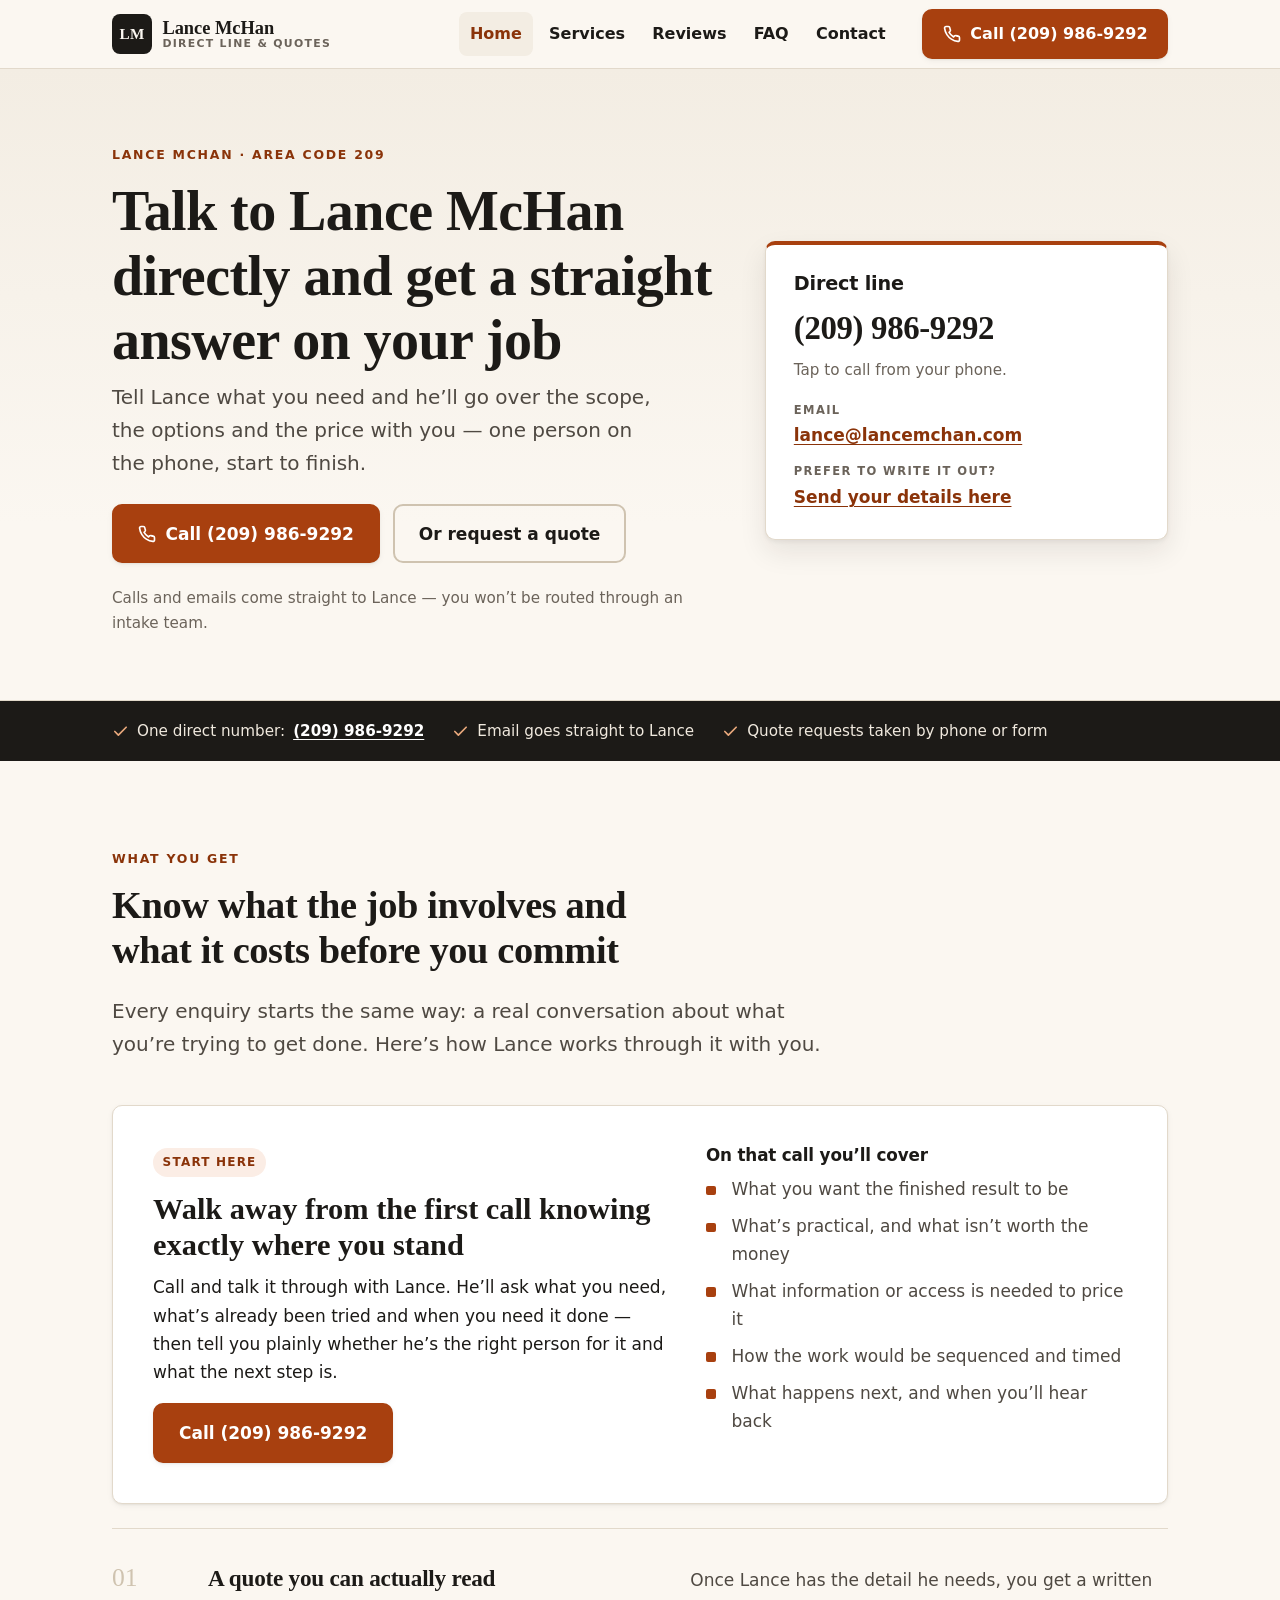
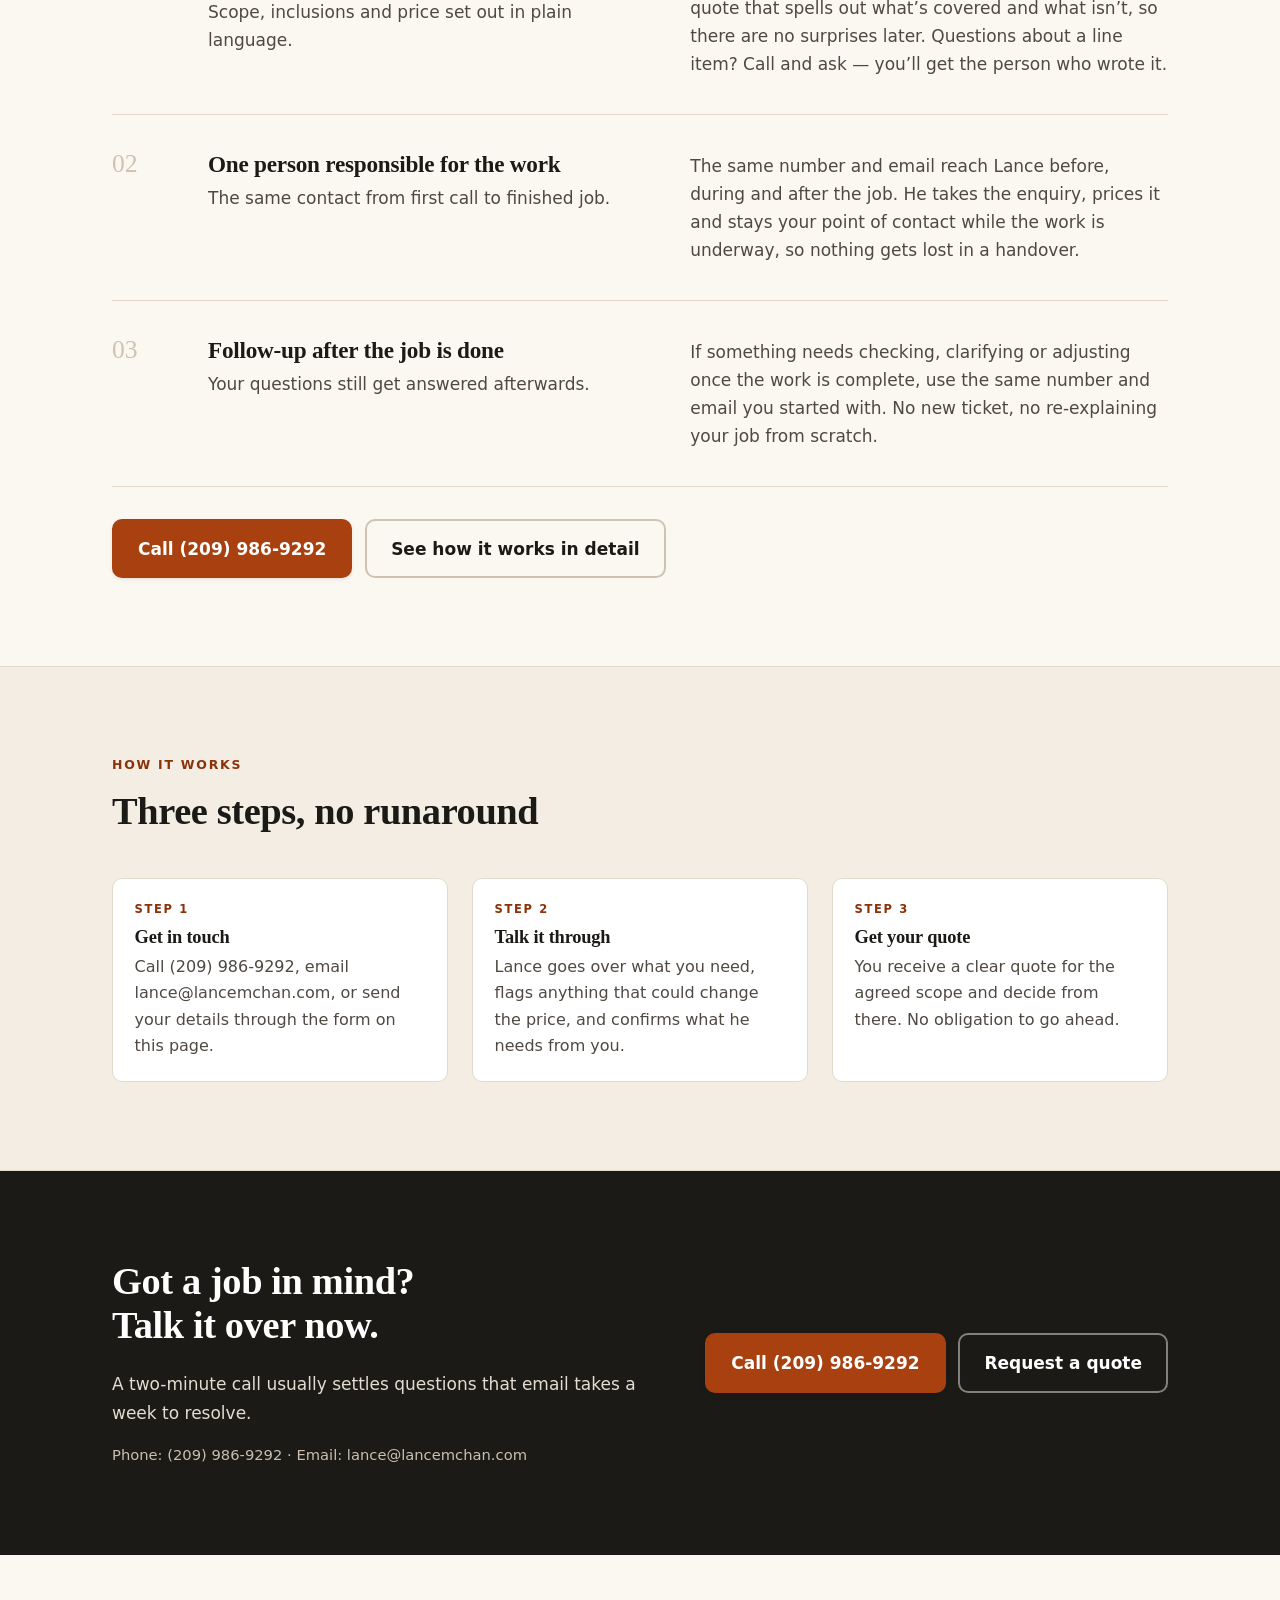
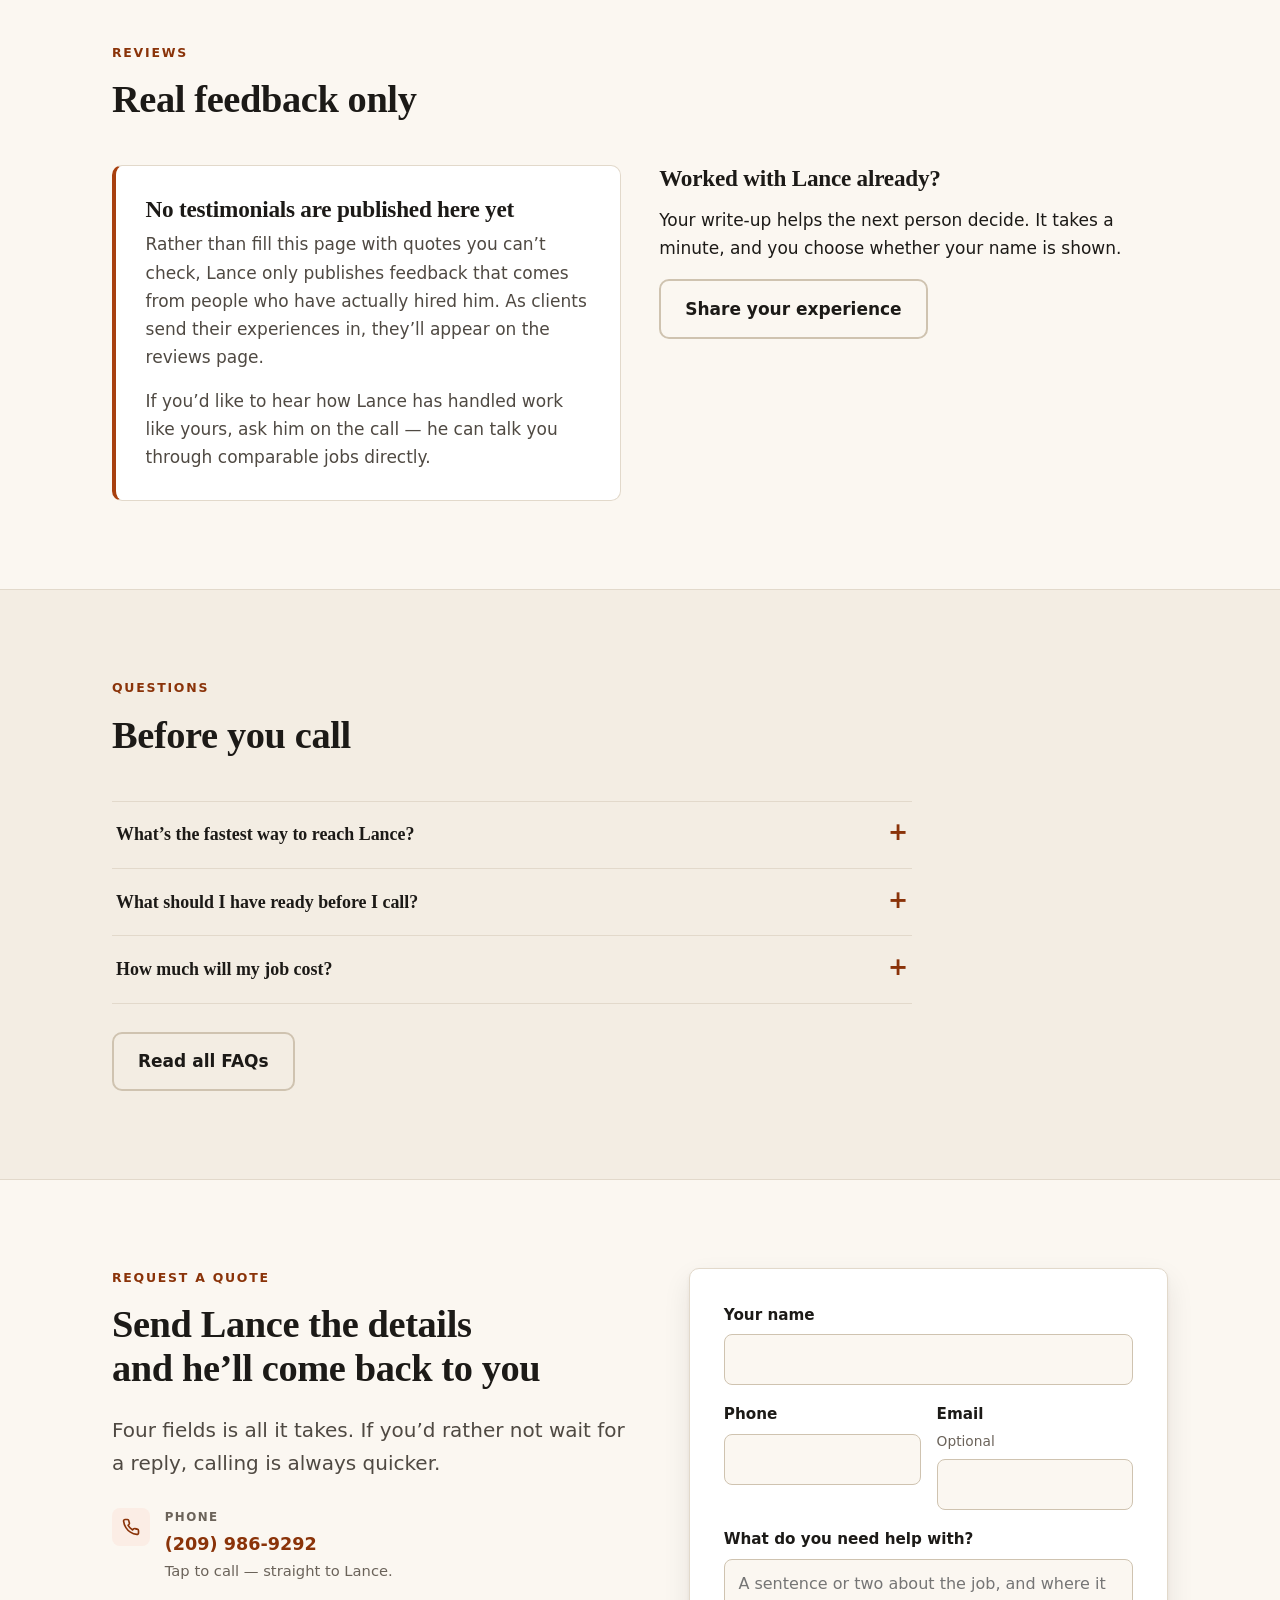
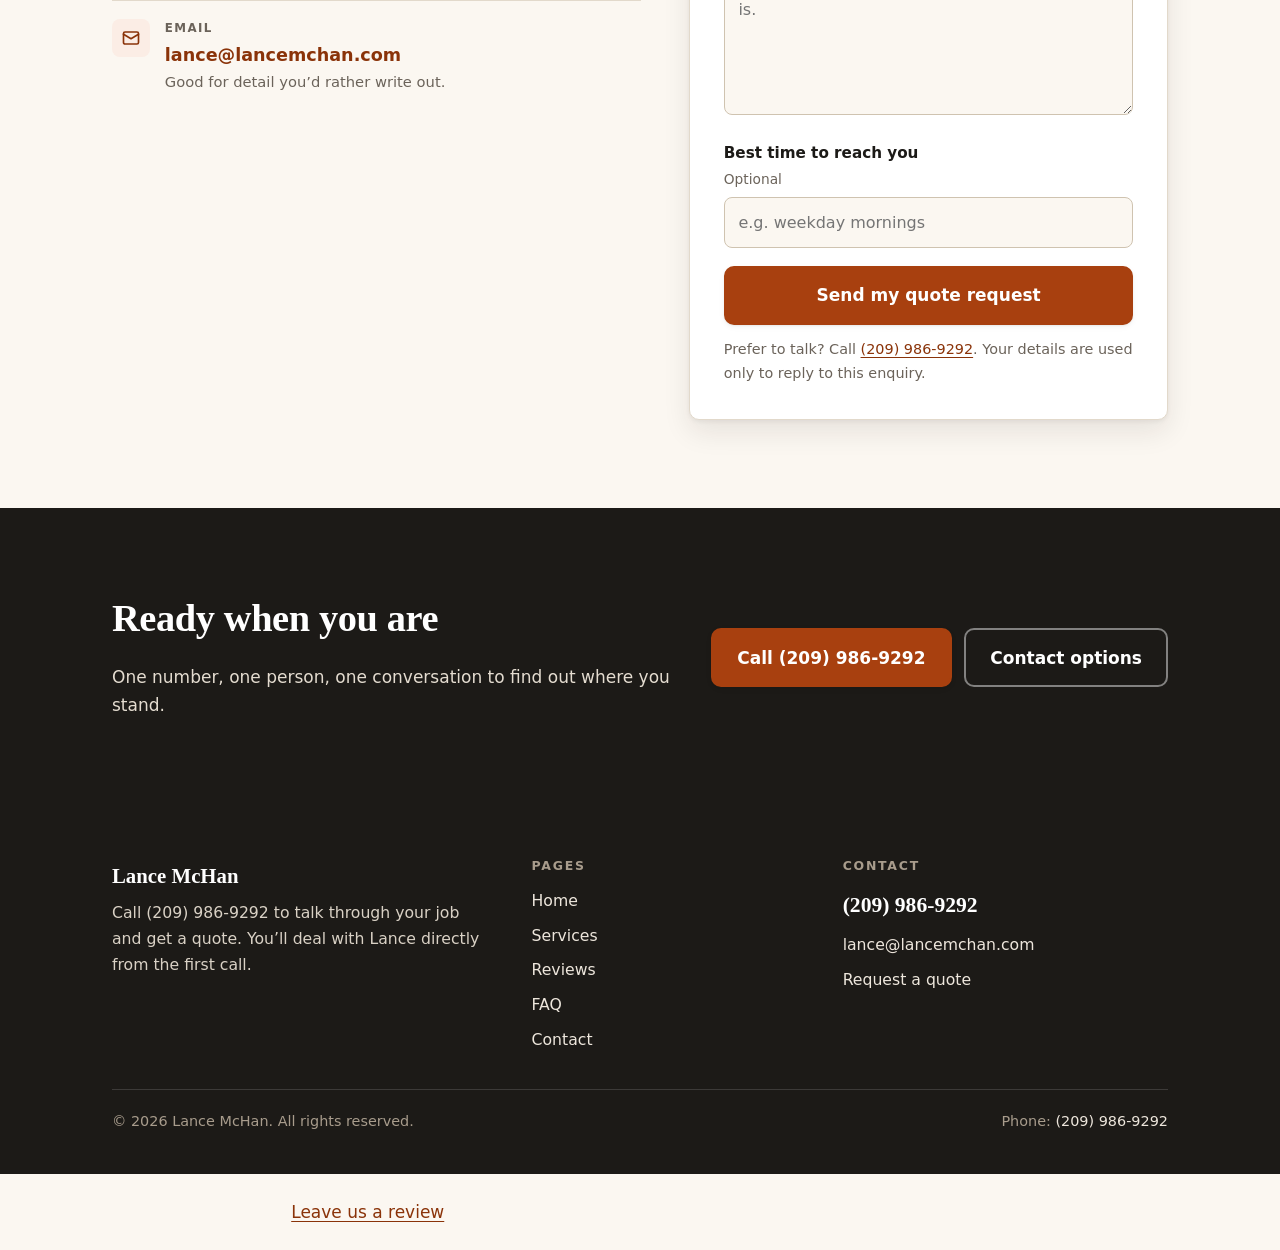
==== commit 0991e60c: "feat: add review page link" ====
--- a/index.html
+++ b/index.html
@@ -431,5 +431,7 @@
 </div>
 
 <script src="assets/js/main.js" defer></script>
+<script src="https://vision.leadrai.com/widget/loader.js" data-lv-widget data-kind="chatbot" data-widget="c74ecf85-e5a3-45e0-8c84-c6ad9a8efd60" async></script>
+<p data-lv-review="1" style="text-align:center;margin:24px 0"><a href="/review">Leave us a review</a></p>
 </body>
 </html>
